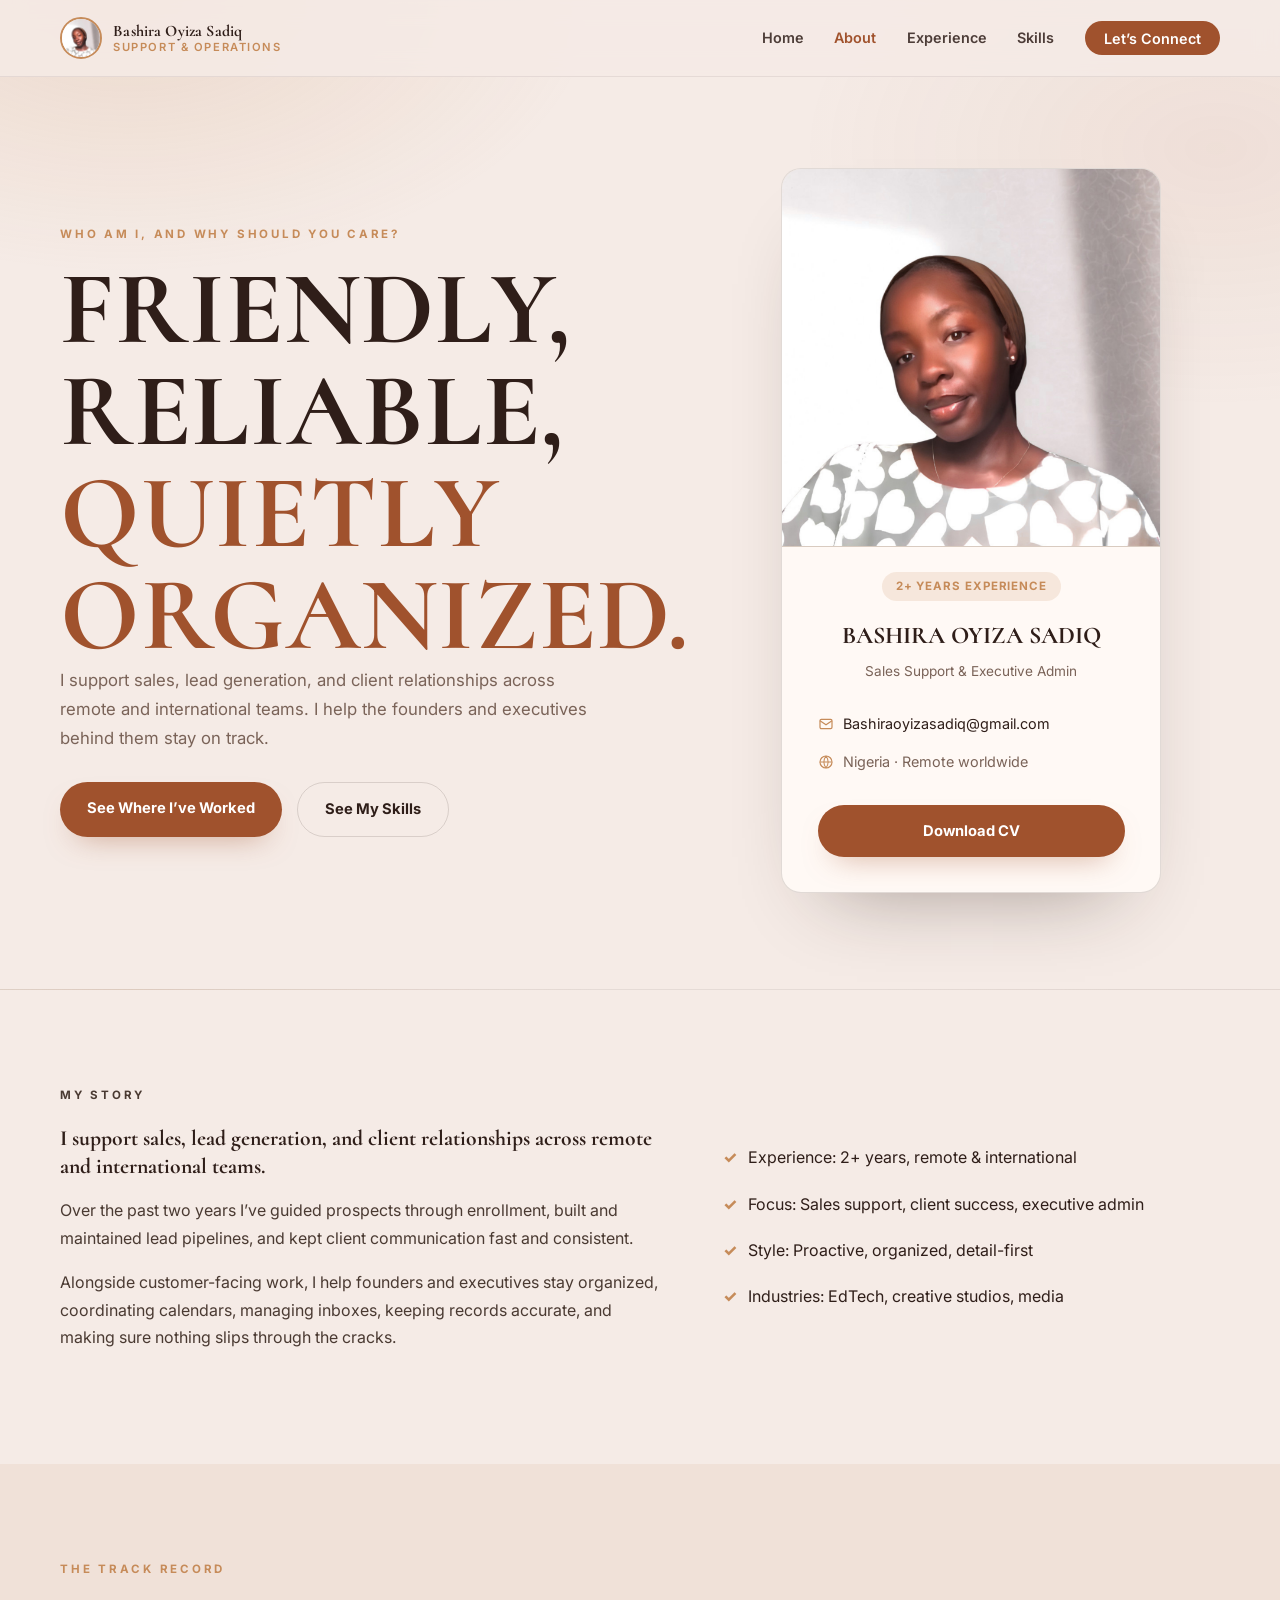
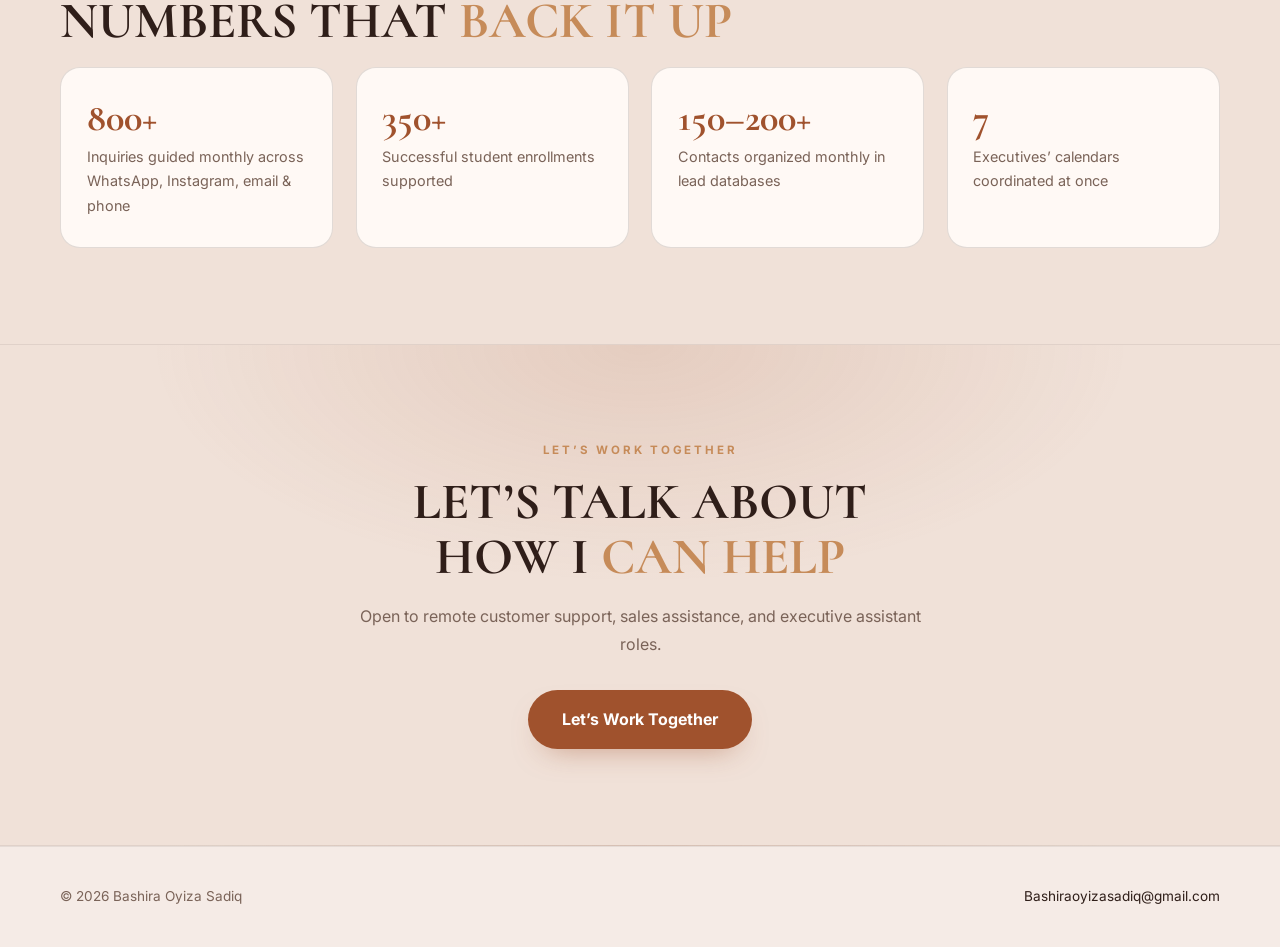
==== about.html @ 9343c5bc "Add Bashira Oyiza Sadiq portfolio site" ====
<!DOCTYPE html>
<html lang="en">
<head>
  <meta charset="UTF-8" />
  <meta name="viewport" content="width=device-width, initial-scale=1.0" />
  <meta name="description" content="About Bashira Oyiza Sadiq a friendly, reliable, and quietly organized support professional working across sales, client success, and executive admin." />
  <title>About Bashira Oyiza Sadiq</title>
  <link rel="preconnect" href="https://fonts.googleapis.com" />
  <link rel="preconnect" href="https://fonts.gstatic.com" crossorigin />
  <link href="https://fonts.googleapis.com/css2?family=Cormorant:wght@400;500;600;700&family=Inter:wght@400;500;600;700&display=swap" rel="stylesheet" />
  <link rel="stylesheet" href="css/styles.css" />
</head>
<body>

  <a class="skip-link" href="#main">Skip to content</a>

  <header class="site-header" id="siteHeader">
    <nav class="nav container" aria-label="Primary">
      <a href="index.html" class="brand">
        <span class="brand-mark"><img src="assets/Bashirah Profile Pic.jpeg" alt="" /></span>
        <span class="brand-text">
          <span class="brand-name">Bashira Oyiza Sadiq</span>
          <span class="brand-role">Support &amp; Operations</span>
        </span>
      </a>
      <button class="nav-toggle" id="navToggle" aria-expanded="false" aria-controls="navLinks">
        <span class="nav-toggle-line"></span>
        <span class="nav-toggle-line"></span>
        <span class="nav-toggle-line"></span>
        <span class="visually-hidden">Menu</span>
      </button>
      <ul class="nav-links" id="navLinks">
        <li><a href="index.html">Home</a></li>
        <li><a href="about.html" aria-current="page">About</a></li>
        <li><a href="experience.html">Experience</a></li>
        <li><a href="skills.html">Skills</a></li>
        <li><a href="contact.html" class="nav-cta">Let&rsquo;s Connect</a></li>
      </ul>
    </nav>
  </header>

  <main id="main">

    <section class="hero" id="top">
      <div class="container hero-inner">
        <div class="hero-content reveal">
          <p class="eyebrow">Who Am I, and Why Should You Care?</p>
          <h1 class="hero-name">Friendly, Reliable, <span class="accent">Quietly Organized.</span></h1>
          <p class="hero-sub">
            I support sales, lead generation, and client relationships across remote and international
            teams. I help the founders and executives behind them stay on track.
          </p>
          <div class="hero-actions">
            <a href="experience.html" class="btn btn-primary">See Where I&rsquo;ve Worked</a>
            <a href="skills.html" class="btn btn-ghost">See My Skills</a>
          </div>
        </div>
        <div class="hero-visual reveal delay-1">
          <div class="profile-card">
            <div class="card-photo">
              <img src="assets/Bashirah Profile Pic.jpeg" alt="Bashira Oyiza Sadiq" />
            </div>
            <span class="card-overline">2+ Years Experience</span>
            <h2 class="card-name">Bashira Oyiza Sadiq</h2>
            <p class="card-role">Sales Support &amp; Executive Admin</p>
            <ul class="card-contacts">
              <li>
                <svg viewBox="0 0 24 24" width="16" height="16" fill="none" stroke="currentColor" stroke-width="1.8" aria-hidden="true"><rect x="3" y="5" width="18" height="14" rx="2"/><path d="m3 7 9 6 9-6"/></svg>
                <a href="mailto:Bashiraoyizasadiq@gmail.com">Bashiraoyizasadiq@gmail.com</a>
              </li>
              <li>
                <svg viewBox="0 0 24 24" width="16" height="16" fill="none" stroke="currentColor" stroke-width="1.8" aria-hidden="true"><circle cx="12" cy="12" r="9"/><path d="M3.5 12h17M12 3a15 15 0 0 1 0 18M12 3a15 15 0 0 0 0 18"/></svg>
                <span>Nigeria &middot; Remote worldwide</span>
              </li>
            </ul>
            <a class="btn btn-primary btn-block" href="assets/cv-sales-support.pdf" download>Download CV</a>
          </div>
        </div>
      </div>
    </section>

    <section class="section" id="story">
      <div class="container">
        <div class="dominate-grid">
          <div class="about-text reveal">
            <p class="eyebrow">My Story</p>
            <p class="lead">I support sales, lead generation, and client relationships across remote and international teams.</p>
            <p>
              Over the past two years I&rsquo;ve guided prospects through enrollment, built and maintained
              lead pipelines, and kept client communication fast and consistent.
            </p>
            <p>
              Alongside customer-facing work, I help founders and executives stay organized, coordinating
              calendars, managing inboxes, keeping records accurate, and making sure nothing slips through
              the cracks.
            </p>
          </div>
          <ul class="check-list reveal delay-1">
            <li>Experience: 2+ years, remote &amp; international</li>
            <li>Focus: Sales support, client success, executive admin</li>
            <li>Style: Proactive, organized, detail-first</li>
            <li>Industries: EdTech, creative studios, media</li>
          </ul>
        </div>
      </div>
    </section>

    <section class="section section-alt" id="track-record">
      <div class="container">
        <p class="eyebrow">The Track Record</p>
        <h2 class="section-title">Numbers That <span class="accent">Back It Up</span></h2>
        <div class="stats-grid">
          <div class="stat reveal">
            <span class="stat-num">800+</span>
            <span class="stat-label">Inquiries guided monthly across WhatsApp, Instagram, email &amp; phone</span>
          </div>
          <div class="stat reveal delay-1">
            <span class="stat-num">350+</span>
            <span class="stat-label">Successful student enrollments supported</span>
          </div>
          <div class="stat reveal delay-2">
            <span class="stat-num">150&ndash;200+</span>
            <span class="stat-label">Contacts organized monthly in lead databases</span>
          </div>
          <div class="stat reveal delay-2">
            <span class="stat-num">7</span>
            <span class="stat-label">Executives&rsquo; calendars coordinated at once</span>
          </div>
        </div>
      </div>
    </section>

    <section class="section cta-band">
      <div class="container reveal">
        <p class="eyebrow">Let&rsquo;s Work Together</p>
        <h2 class="section-title">Let&rsquo;s Talk About How I <span class="accent">Can Help</span></h2>
        <p class="cta-sub">Open to remote customer support, sales assistance, and executive assistant roles.</p>
        <a href="contact.html" class="btn btn-primary btn-lg">Let&rsquo;s Work Together</a>
      </div>
    </section>

  </main>

  <footer class="site-footer">
    <div class="container footer-inner">
      <p>&copy; 2026 Bashira Oyiza Sadiq</p>
      <a href="mailto:Bashiraoyizasadiq@gmail.com">Bashiraoyizasadiq@gmail.com</a>
    </div>
  </footer>

  <script src="js/main.js"></script>
</body>
</html>
---- css/styles.css ----
:root {
  --bg: #f5ebe6;
  --bg-soft: #f0e1d8;
  --surface: #fff9f5;
  --surface-2: #fbf1ea;
  --ink: #2f1e19;
  --muted: #7a6358;
  --accent: #c68b59;
  --accent-deep: #a0522d;
  --accent-darker: #833d20;
  --accent-dim: rgba(198, 139, 89, 0.16);
  --line: rgba(47, 30, 25, 0.14);
  --line-soft: rgba(47, 30, 25, 0.08);
  --radius: 20px;
  --font-display: "Cormorant", "Cormorant Garamond", Georgia, serif;
  --font-body: "Inter", system-ui, -apple-system, Segoe UI, Roboto, sans-serif;
}

*,
*::before,
*::after {
  box-sizing: border-box;
}

html {
  scroll-behavior: smooth;
  scroll-padding-top: 84px;
}

body {
  margin: 0;
  font-family: var(--font-body);
  font-size: 16px;
  line-height: 1.7;
  color: var(--ink);
  background: var(--bg);
  -webkit-font-smoothing: antialiased;
}

img {
  max-width: 100%;
  display: block;
}

a {
  color: var(--ink);
  text-decoration: none;
}

.container {
  width: min(1160px, 100% - 3rem);
  margin-inline: auto;
}

.visually-hidden {
  position: absolute;
  width: 1px;
  height: 1px;
  padding: 0;
  margin: -1px;
  overflow: hidden;
  clip: rect(0 0 0 0);
  white-space: nowrap;
  border: 0;
}

.skip-link {
  position: absolute;
  left: 0.75rem;
  top: -3rem;
  z-index: 100;
  padding: 0.6rem 1rem;
  background: var(--ink);
  color: #fff;
  font-weight: 700;
  border-radius: 8px;
  transition: top 0.2s ease;
}

.skip-link:focus {
  top: 0.75rem;
}

/* ---------- Header / Nav ---------- */

.site-header {
  position: fixed;
  top: 0;
  left: 0;
  right: 0;
  z-index: 50;
  background: rgba(245, 235, 230, 0.86);
  backdrop-filter: blur(12px);
  border-bottom: 1px solid var(--line-soft);
  transition: border-color 0.25s ease, box-shadow 0.25s ease;
}

.site-header.scrolled {
  border-bottom-color: var(--line);
  box-shadow: 0 14px 34px -24px rgba(47, 30, 25, 0.45);
}

.nav {
  display: flex;
  align-items: center;
  justify-content: space-between;
  gap: 1.5rem;
  height: 76px;
}

.brand {
  display: flex;
  align-items: center;
  gap: 0.7rem;
}

.brand-mark {
  display: grid;
  place-items: center;
  width: 42px;
  height: 42px;
  border-radius: 50%;
  overflow: hidden;
  background: var(--accent-dim);
  border: 2px solid var(--accent);
  flex: none;
}

.brand-mark img {
  width: 100%;
  height: 100%;
  object-fit: cover;
}

.brand-text {
  display: flex;
  flex-direction: column;
  line-height: 1.15;
}

.brand-name {
  font-family: var(--font-display);
  font-weight: 800;
  font-size: 1rem;
  letter-spacing: 0.01em;
}

.brand-role {
  font-size: 0.7rem;
  color: var(--accent);
  letter-spacing: 0.14em;
  text-transform: uppercase;
  font-weight: 600;
}

.nav-links {
  display: flex;
  align-items: center;
  gap: 1.9rem;
  margin: 0;
  padding: 0;
  list-style: none;
}

.nav-links a {
  color: var(--ink);
  font-size: 0.9rem;
  font-weight: 600;
  opacity: 0.85;
}

.nav-links a:hover {
  color: var(--accent-deep);
  opacity: 1;
}

.nav-links a.is-active {
  color: var(--accent-deep);
  opacity: 1;
}

.nav-links .nav-cta {
  padding: 0.55rem 1.2rem;
  border-radius: 999px;
  background: var(--accent-deep);
  color: #fff;
  opacity: 1;
  transition: background 0.2s ease, transform 0.2s ease;
}

.nav-links .nav-cta:hover {
  background: var(--accent-darker);
  transform: translateY(-2px);
  color: #fff;
}

.nav-toggle {
  display: none;
  flex-direction: column;
  justify-content: center;
  gap: 5px;
  width: 44px;
  height: 44px;
  padding: 0;
  border: 0;
  background: none;
  cursor: pointer;
}

.nav-toggle-line {
  width: 24px;
  height: 2px;
  margin-inline: auto;
  background: var(--ink);
  border-radius: 2px;
  transition: transform 0.25s ease, opacity 0.25s ease;
}

/* ---------- Hero ---------- */

.hero {
  padding: 168px 0 96px;
  background:
    radial-gradient(720px 420px at 10% 0%, rgba(198, 139, 89, 0.18), transparent 65%),
    radial-gradient(640px 400px at 95% 15%, rgba(160, 82, 45, 0.08), transparent 65%),
    var(--bg);
  border-bottom: 1px solid var(--line-soft);
}

.hero-inner {
  display: grid;
  grid-template-columns: 1.05fr 0.95fr;
  gap: 3.5rem;
  align-items: center;
}

.hero-name {
  margin: 0;
  font-family: var(--font-display);
  font-weight: 700;
  font-size: clamp(3.2rem, 9vw, 6.5rem);
  line-height: 0.98;
  letter-spacing: 0.01em;
  text-transform: uppercase;
}

.hero-name .accent {
  color: var(--accent-deep);
}

.hero-tag {
  margin: 1.4rem 0 1.1rem;
  font-family: var(--font-display);
  font-size: clamp(1.1rem, 2.4vw, 1.5rem);
  font-weight: 700;
  line-height: 1.25;
  max-width: 24ch;
}

.hero-sub {
  max-width: 34rem;
  margin: 0 0 1.9rem;
  color: var(--muted);
  font-size: 1.05rem;
}

.hero-actions {
  display: flex;
  flex-wrap: wrap;
  gap: 0.9rem;
}

.hero-facts {
  display: flex;
  flex-wrap: wrap;
  gap: 1.5rem 2.2rem;
  margin: 2.4rem 0 0;
  padding: 0;
  list-style: none;
  font-size: 0.92rem;
}

.hero-facts .fact-label {
  display: block;
  font-size: 0.68rem;
  letter-spacing: 0.16em;
  text-transform: uppercase;
  color: var(--muted);
}

.hero-facts strong {
  color: var(--ink);
}

.hero-visual {
  display: flex;
  justify-content: center;
  align-items: center;
}

/* ---------- Profile card (hero right panel) ---------- */

.profile-card {
  width: min(380px, 100%);
  margin-inline: auto;
  padding: 0 2.2rem 2.2rem;
  background: var(--surface);
  border: 1px solid var(--line);
  border-radius: var(--radius);
  text-align: center;
  overflow: hidden;
  box-shadow: 0 40px 80px -48px rgba(47, 30, 25, 0.45);
}

.card-photo {
  margin: 0 -2.2rem 1.5rem;
  aspect-ratio: 1 / 1;
  overflow: hidden;
  border-bottom: 1px solid var(--line);
  background: var(--accent-dim);
}

.card-photo img {
  width: 100%;
  height: 100%;
  object-fit: cover;
}

.card-overline {
  display: inline-block;
  padding: 0.3rem 0.85rem;
  margin-bottom: 0.9rem;
  border-radius: 999px;
  background: var(--accent-dim);
  color: var(--accent);
  font-size: 0.72rem;
  font-weight: 700;
  letter-spacing: 0.08em;
  text-transform: uppercase;
}

.card-name {
  margin: 0 0 0.2rem;
  font-family: var(--font-display);
  font-size: 1.5rem;
  font-weight: 800;
  text-transform: uppercase;
}

.card-role {
  margin: 0 0 1.4rem;
  font-size: 0.85rem;
  color: var(--muted);
}

.card-contacts {
  margin: 0 0 1.5rem;
  padding: 0;
  list-style: none;
  text-align: left;
  font-size: 0.9rem;
}

.card-contacts li {
  display: flex;
  align-items: center;
  gap: 0.6rem;
  padding: 0.42rem 0;
  color: var(--muted);
}

.card-contacts svg {
  color: var(--accent);
  flex: none;
}

.card-contacts a:hover {
  color: var(--accent-deep);
}

/* ---------- Buttons ---------- */

.btn {
  display: inline-block;
  padding: 0.85rem 1.7rem;
  border-radius: 999px;
  font-size: 0.92rem;
  font-weight: 700;
  font-family: var(--font-body);
  cursor: pointer;
  transition: transform 0.2s ease, background 0.2s ease, border-color 0.2s ease, color 0.2s ease;
}

.btn:hover {
  transform: translateY(-2px);
}

.btn-primary {
  background: var(--accent-deep);
  color: #fff;
  box-shadow: 0 14px 30px -16px rgba(160, 82, 45, 0.55);
}

.btn-primary:hover {
  background: var(--accent-darker);
}

.btn-ghost {
  border: 1px solid var(--line);
  color: var(--ink);
}

.btn-ghost:hover {
  border-color: var(--accent);
  color: var(--accent);
}

.btn-lg {
  padding: 1rem 2.1rem;
  font-size: 1rem;
}

.btn-block {
  width: 100%;
  text-align: center;
}

/* ---------- Sections ---------- */

.section {
  padding: 96px 0;
}

.section-alt {
  background: var(--bg-soft);
}

.eyebrow {
  margin: 0 0 0.9rem;
  font-size: 0.72rem;
  font-weight: 700;
  letter-spacing: 0.24em;
  text-transform: uppercase;
  color: var(--accent);
}

.section-title {
  margin: 0 0 1.1rem;
  font-family: var(--font-display);
  font-weight: 700;
  font-size: clamp(2rem, 4.4vw, 3.2rem);
  line-height: 1.08;
  letter-spacing: 0;
  text-transform: uppercase;
}

.section-title .accent {
  color: var(--accent);
}

.section-lead {
  max-width: 44rem;
  margin: 0 0 2.6rem;
  color: var(--muted);
  font-size: 1.05rem;
}

.center {
  text-align: center;
}

.center .section-lead {
  margin-inline: auto;
}

/* ---------- Dominate / star list ---------- */

.dominate-grid {
  display: grid;
  grid-template-columns: 1.1fr 0.9fr;
  gap: 3.5rem;
  align-items: center;
}

.star-list {
  margin: 0;
  padding: 0;
  list-style: none;
}

.star-list li {
  display: flex;
  align-items: baseline;
  gap: 0.85rem;
  padding: 1rem 0;
  border-bottom: 1px solid var(--line-soft);
  font-family: var(--font-display);
  font-weight: 700;
  font-size: clamp(1.05rem, 2.2vw, 1.4rem);
  text-transform: uppercase;
  letter-spacing: 0.01em;
}

.star-list li:last-child {
  border-bottom: 0;
}

.star-list li::before {
  content: "\2605";
  color: var(--accent);
  flex: none;
  font-size: 1.1em;
  transform: translateY(2px);
}

/* ---------- Build / Establish / Grow ---------- */

.steps-band {
  background:
    radial-gradient(640px 300px at 50% 0%, rgba(198, 139, 89, 0.16), transparent 70%),
    var(--bg-soft);
  border-top: 1px solid var(--line-soft);
  border-bottom: 1px solid var(--line-soft);
}

.steps-grid {
  display: grid;
  grid-template-columns: repeat(3, 1fr);
  gap: 2rem;
}

.step {
  padding: 2.2rem 1.8rem;
  text-align: center;
}

.step-num {
  display: block;
  font-family: var(--font-display);
  font-weight: 900;
  font-size: 0.85rem;
  letter-spacing: 0.2em;
  color: var(--accent);
  margin-bottom: 0.6rem;
}

.step-title {
  margin: 0;
  font-family: var(--font-display);
  font-weight: 700;
  font-size: clamp(1.7rem, 3.4vw, 2.5rem);
  text-transform: uppercase;
  letter-spacing: 0;
}

/* ---------- Case study cards ---------- */

.case-grid {
  display: grid;
  grid-template-columns: repeat(3, 1fr);
  gap: 1.4rem;
}

.case-card {
  position: relative;
  display: flex;
  flex-direction: column;
  gap: 0.5rem;
  padding: 1.8rem;
  background: var(--surface);
  border: 1px solid var(--line);
  border-radius: var(--radius);
  overflow: hidden;
  transition: border-color 0.25s ease, transform 0.25s ease;
}

.case-card::before {
  content: "";
  position: absolute;
  inset: 0 auto auto 0;
  width: 100%;
  height: 3px;
  background: linear-gradient(90deg, var(--accent), transparent);
  opacity: 0;
  transition: opacity 0.25s ease;
}

.case-card:hover {
  border-color: var(--accent);
  transform: translateY(-4px);
}

.case-card:hover::before {
  opacity: 1;
}

.case-stat {
  font-family: var(--font-display);
  font-weight: 900;
  font-size: clamp(1.9rem, 3.6vw, 2.6rem);
  color: var(--accent-deep);
  line-height: 1;
}

.case-title {
  margin: 0;
  font-family: var(--font-display);
  font-weight: 700;
  font-size: 1.1rem;
  text-transform: uppercase;
}

.case-desc {
  margin: 0;
  color: var(--muted);
  font-size: 0.92rem;
}

/* ---------- Testimonials ---------- */

.testi-grid {
  display: grid;
  grid-template-columns: repeat(3, 1fr);
  gap: 1.4rem;
}

.testi-card {
  display: flex;
  flex-direction: column;
  gap: 1rem;
  padding: 1.8rem;
  background: var(--surface);
  border: 1px solid var(--line);
  border-radius: var(--radius);
}

.testi-stars {
  color: var(--accent);
  letter-spacing: 0.2em;
  font-size: 0.95rem;
}

.testi-quote {
  margin: 0;
  font-size: 0.98rem;
  color: #4a3a32;
}

.testi-author {
  margin-top: auto;
  display: flex;
  align-items: center;
  gap: 0.7rem;
}

.testi-avatar {
  display: grid;
  place-items: center;
  width: 42px;
  height: 42px;
  border-radius: 50%;
  background: var(--accent-dim);
  color: var(--accent);
  font-family: var(--font-display);
  font-weight: 800;
  font-size: 0.85rem;
}

.testi-name {
  font-weight: 700;
  font-size: 0.92rem;
  line-height: 1.2;
}

.testi-role {
  font-size: 0.8rem;
  color: var(--muted);
}

/* ---------- About ---------- */

.about-grid {
  display: grid;
  grid-template-columns: 1.05fr 0.95fr;
  gap: 3.5rem;
  align-items: center;
}

.about-text p {
  margin: 0 0 1.1rem;
  color: #4a3a32;
}

.about-text .lead {
  font-family: var(--font-display);
  font-size: 1.35rem;
  font-weight: 700;
  line-height: 1.3;
  color: var(--ink);
}

.about-visual {
  border-radius: var(--radius);
  overflow: hidden;
  border: 1px solid var(--line);
}

.about-visual img {
  width: 100%;
  aspect-ratio: 1.21 / 1;
  object-fit: cover;
}

.check-list {
  margin: 0;
  padding: 0;
  list-style: none;
}

.check-list li {
  display: flex;
  gap: 0.7rem;
  align-items: baseline;
  padding: 0.6rem 0;
  font-size: 1rem;
}

.check-list li::before {
  content: "\2713";
  color: var(--accent);
  font-weight: 800;
  flex: none;
}

/* ---------- Track record stats ---------- */

.stats-grid {
  display: grid;
  grid-template-columns: repeat(4, 1fr);
  gap: 1.4rem;
}

.stat {
  padding: 1.8rem 1.6rem;
  background: var(--surface);
  border: 1px solid var(--line);
  border-radius: var(--radius);
}

.stat-num {
  display: block;
  font-family: var(--font-display);
  font-weight: 900;
  font-size: clamp(1.8rem, 3.2vw, 2.4rem);
  color: var(--accent-deep);
  line-height: 1.1;
}

.stat-label {
  display: block;
  margin-top: 0.35rem;
  color: var(--muted);
  font-size: 0.9rem;
}

/* ---------- Services ---------- */

.services-grid {
  display: grid;
  grid-template-columns: repeat(3, 1fr);
  gap: 1.4rem;
}

.service-card {
  display: flex;
  flex-direction: column;
  gap: 0.55rem;
  padding: 2rem;
  background: var(--surface);
  border: 1px solid var(--line);
  border-radius: var(--radius);
  transition: border-color 0.25s ease, transform 0.25s ease;
}

.service-card:hover {
  border-color: var(--accent);
  transform: translateY(-4px);
}

.service-icon {
  width: 52px;
  height: 52px;
  display: grid;
  place-items: center;
  border-radius: 14px;
  background: var(--accent-dim);
  color: var(--accent);
  margin-bottom: 0.9rem;
}

.service-card h3 {
  margin: 0;
  font-family: var(--font-display);
  font-weight: 700;
  font-size: 1.18rem;
  text-transform: uppercase;
  line-height: 1.2;
}

.service-card p {
  margin: 0;
  color: var(--muted);
  font-size: 0.92rem;
}

/* ---------- Experience timeline ---------- */

.timeline {
  position: relative;
  max-width: 52rem;
  padding-left: 1.7rem;
}

.timeline::before {
  content: "";
  position: absolute;
  left: 0;
  top: 8px;
  bottom: 8px;
  width: 2px;
  background: linear-gradient(var(--accent), var(--line));
}

.timeline-item {
  position: relative;
  margin-bottom: 2.6rem;
}

.timeline-item::before {
  content: "";
  position: absolute;
  left: -2.06rem;
  top: 8px;
  width: 14px;
  height: 14px;
  border-radius: 50%;
  background: var(--bg);
  border: 3px solid var(--accent);
}

.timeline-item:last-child {
  margin-bottom: 0;
}

.timeline-head {
  margin-bottom: 0.7rem;
}

.timeline-head h3 {
  margin: 0 0 0.25rem;
  font-family: var(--font-display);
  font-weight: 800;
  font-size: 1.35rem;
  text-transform: uppercase;
  line-height: 1.2;
}

.timeline-meta {
  font-size: 0.85rem;
  letter-spacing: 0.04em;
  color: var(--accent);
  font-weight: 600;
}

.timeline-item ul {
  margin: 0;
  padding: 0;
  list-style: none;
}

.timeline-item li {
  position: relative;
  padding-left: 1.3rem;
  margin-bottom: 0.5rem;
  color: var(--muted);
  font-size: 0.96rem;
}

.timeline-item li::before {
  content: "\2014";
  position: absolute;
  left: 0;
  color: var(--accent);
}

/* ---------- Tool chips ---------- */

.chip-list {
  display: flex;
  flex-wrap: wrap;
  gap: 0.7rem;
  margin: 0;
  padding: 0;
  list-style: none;
}

.chip-list li {
  padding: 0.55rem 1.1rem;
  background: var(--surface);
  border: 1px solid var(--line);
  border-radius: 999px;
  font-size: 0.9rem;
  color: #4a3a32;
  transition: border-color 0.2s ease, color 0.2s ease, transform 0.2s ease;
}

.chip-list li:hover {
  border-color: var(--accent);
  color: var(--accent);
  transform: translateY(-2px);
}

/* ---------- Credentials ---------- */

.credential-list {
  margin: 0;
  padding: 0;
  list-style: none;
  max-width: 30rem;
}

.credential-list li {
  display: flex;
  justify-content: space-between;
  gap: 1rem;
  align-items: baseline;
  padding: 0.85rem 0;
  border-bottom: 1px solid var(--line);
  font-size: 0.98rem;
}

.credential-list li:first-child {
  border-top: 1px solid var(--line);
}

.credential-list span {
  color: var(--muted);
  font-size: 0.86rem;
  white-space: nowrap;
}

.credential-block {
  padding: 1.4rem 1.7rem;
  background: var(--surface);
  border: 1px solid var(--line);
  border-radius: var(--radius);
}

.credential-block strong {
  display: block;
  font-family: var(--font-display);
  font-size: 1.3rem;
  font-weight: 800;
  text-transform: uppercase;
  margin-bottom: 0.2rem;
}

.credential-block span {
  color: var(--muted);
  font-size: 0.9rem;
}

/* ---------- CTA band ---------- */

.cta-band {
  background:
    radial-gradient(700px 340px at 50% 0%, rgba(160, 82, 45, 0.14), transparent 70%),
    var(--bg-soft);
  border-top: 1px solid var(--line-soft);
  border-bottom: 1px solid var(--line-soft);
  text-align: center;
}

.cta-band .section-title {
  max-width: 22ch;
  margin-inline: auto;
}

.cta-sub {
  max-width: 36rem;
  margin: 0 auto 2rem;
  color: var(--muted);
}

/* ---------- Contact ---------- */

.contact-grid {
  display: grid;
  grid-template-columns: 1.1fr 0.9fr;
  gap: 3.5rem;
  align-items: start;
}

.contact-actions {
  display: flex;
  flex-wrap: wrap;
  gap: 0.9rem;
  margin-top: 1.8rem;
}

.contact-links {
  display: flex;
  flex-wrap: wrap;
  gap: 0.7rem 1.2rem;
  margin-top: 1.4rem;
  font-size: 0.9rem;
  color: var(--muted);
}

.contact-links a {
  color: var(--accent);
}

.contact-links a:hover {
  text-decoration: underline;
  text-underline-offset: 4px;
}

.dot {
  color: var(--muted);
}

.contact-form {
  display: grid;
  gap: 1.1rem;
  max-width: 30rem;
}

.form-row {
  display: grid;
  gap: 0.4rem;
}

.form-row label {
  font-size: 0.8rem;
  font-weight: 700;
  letter-spacing: 0.06em;
  text-transform: uppercase;
  color: var(--muted);
}

.form-row input,
.form-row textarea {
  width: 100%;
  padding: 0.85rem 1rem;
  border-radius: 12px;
  border: 1px solid var(--line);
  background: var(--surface);
  color: var(--ink);
  font-family: var(--font-body);
  font-size: 0.95rem;
  transition: border-color 0.2s ease;
}

.form-row input:focus,
.form-row textarea:focus {
  outline: none;
  border-color: var(--accent);
}

.contact-card {
  padding: 2.2rem;
  background: var(--surface);
  border: 1px solid var(--line);
  border-radius: var(--radius);
}

.contact-card h3 {
  margin: 0 0 1.4rem;
  font-family: var(--font-display);
  font-weight: 800;
  font-size: 1.4rem;
  text-transform: uppercase;
}

.contact-list {
  margin: 0;
  padding: 0;
  list-style: none;
}

.contact-list li {
  display: flex;
  align-items: center;
  gap: 0.8rem;
  padding: 0.75rem 0;
  border-bottom: 1px solid var(--line-soft);
  font-size: 0.98rem;
}

.contact-list li:last-child {
  border-bottom: 0;
}

.contact-list svg {
  color: var(--accent);
  flex: none;
}

.contact-list a:hover {
  color: var(--accent-deep);
}

.socials {
  display: flex;
  flex-wrap: wrap;
  gap: 0.8rem;
  margin-top: 1.6rem;
}

.social-pill {
  display: inline-flex;
  align-items: center;
  gap: 0.5rem;
  padding: 0.6rem 1.15rem;
  border-radius: 999px;
  border: 1px solid var(--line);
  font-size: 0.88rem;
  font-weight: 600;
  transition: border-color 0.2s ease, color 0.2s ease, background 0.2s ease;
}

.social-pill:hover {
  border-color: var(--accent);
  color: var(--accent);
}

/* ---------- Footer ---------- */

.site-footer {
  padding: 2.4rem 0;
  border-top: 1px solid var(--line-soft);
  background: var(--bg);
}

.footer-inner {
  display: flex;
  justify-content: space-between;
  align-items: center;
  gap: 1rem;
  flex-wrap: wrap;
  font-size: 0.85rem;
  color: var(--muted);
}

.footer-inner p {
  margin: 0;
}

.footer-inner a:hover {
  color: var(--accent-deep);
}

/* ---------- Reveal ---------- */

.reveal {
  opacity: 0;
  transform: translateY(22px);
  transition: opacity 0.7s ease, transform 0.7s ease;
}

.reveal.is-visible {
  opacity: 1;
  transform: none;
}

.delay-1 {
  transition-delay: 0.12s;
}

.delay-2 {
  transition-delay: 0.24s;
}

/* ---------- Responsive ---------- */

@media (prefers-reduced-motion: reduce) {
  html {
    scroll-behavior: auto;
  }

  .reveal {
    opacity: 1;
    transform: none;
    transition: none;
  }

  .btn,
  .case-card,
  .service-card,
  .chip-list li {
    transition: none;
  }
}

@media (max-width: 900px) {
  .hero-inner,
  .dominate-grid,
  .about-grid,
  .contact-grid {
    grid-template-columns: 1fr;
    gap: 2.6rem;
  }

  .case-grid,
  .testi-grid,
  .services-grid {
    grid-template-columns: 1fr 1fr;
  }

  .stats-grid {
    grid-template-columns: 1fr 1fr;
  }

  .steps-grid {
    grid-template-columns: 1fr;
    gap: 0.5rem;
  }
}

@media (max-width: 700px) {
  .nav-toggle {
    display: flex;
  }

  .nav-links {
    position: fixed;
    top: 76px;
    left: 0;
    right: 0;
    flex-direction: column;
    align-items: stretch;
    gap: 0;
    padding: 0.6rem 1.25rem 1.4rem;
    background: var(--bg);
    border-bottom: 1px solid var(--line);
    box-shadow: 0 24px 40px -28px rgba(47, 30, 25, 0.4);
    transform: translateY(-8px);
    opacity: 0;
    pointer-events: none;
    transition: opacity 0.25s ease, transform 0.25s ease;
  }

  .nav-links.open {
    opacity: 1;
    transform: none;
    pointer-events: auto;
  }

  .nav-links li {
    border-bottom: 1px solid var(--line-soft);
  }

  .nav-links li:last-child {
    border-bottom: 0;
  }

  .nav-links a {
    display: block;
    padding: 0.9rem 0.25rem;
  }

  .nav-links .nav-cta {
    text-align: center;
    margin-top: 0.8rem;
  }

  body.nav-open {
    overflow: hidden;
  }

  .case-grid,
  .testi-grid,
  .services-grid,
  .stats-grid {
    grid-template-columns: 1fr;
  }

  .section {
    padding: 68px 0;
  }
}
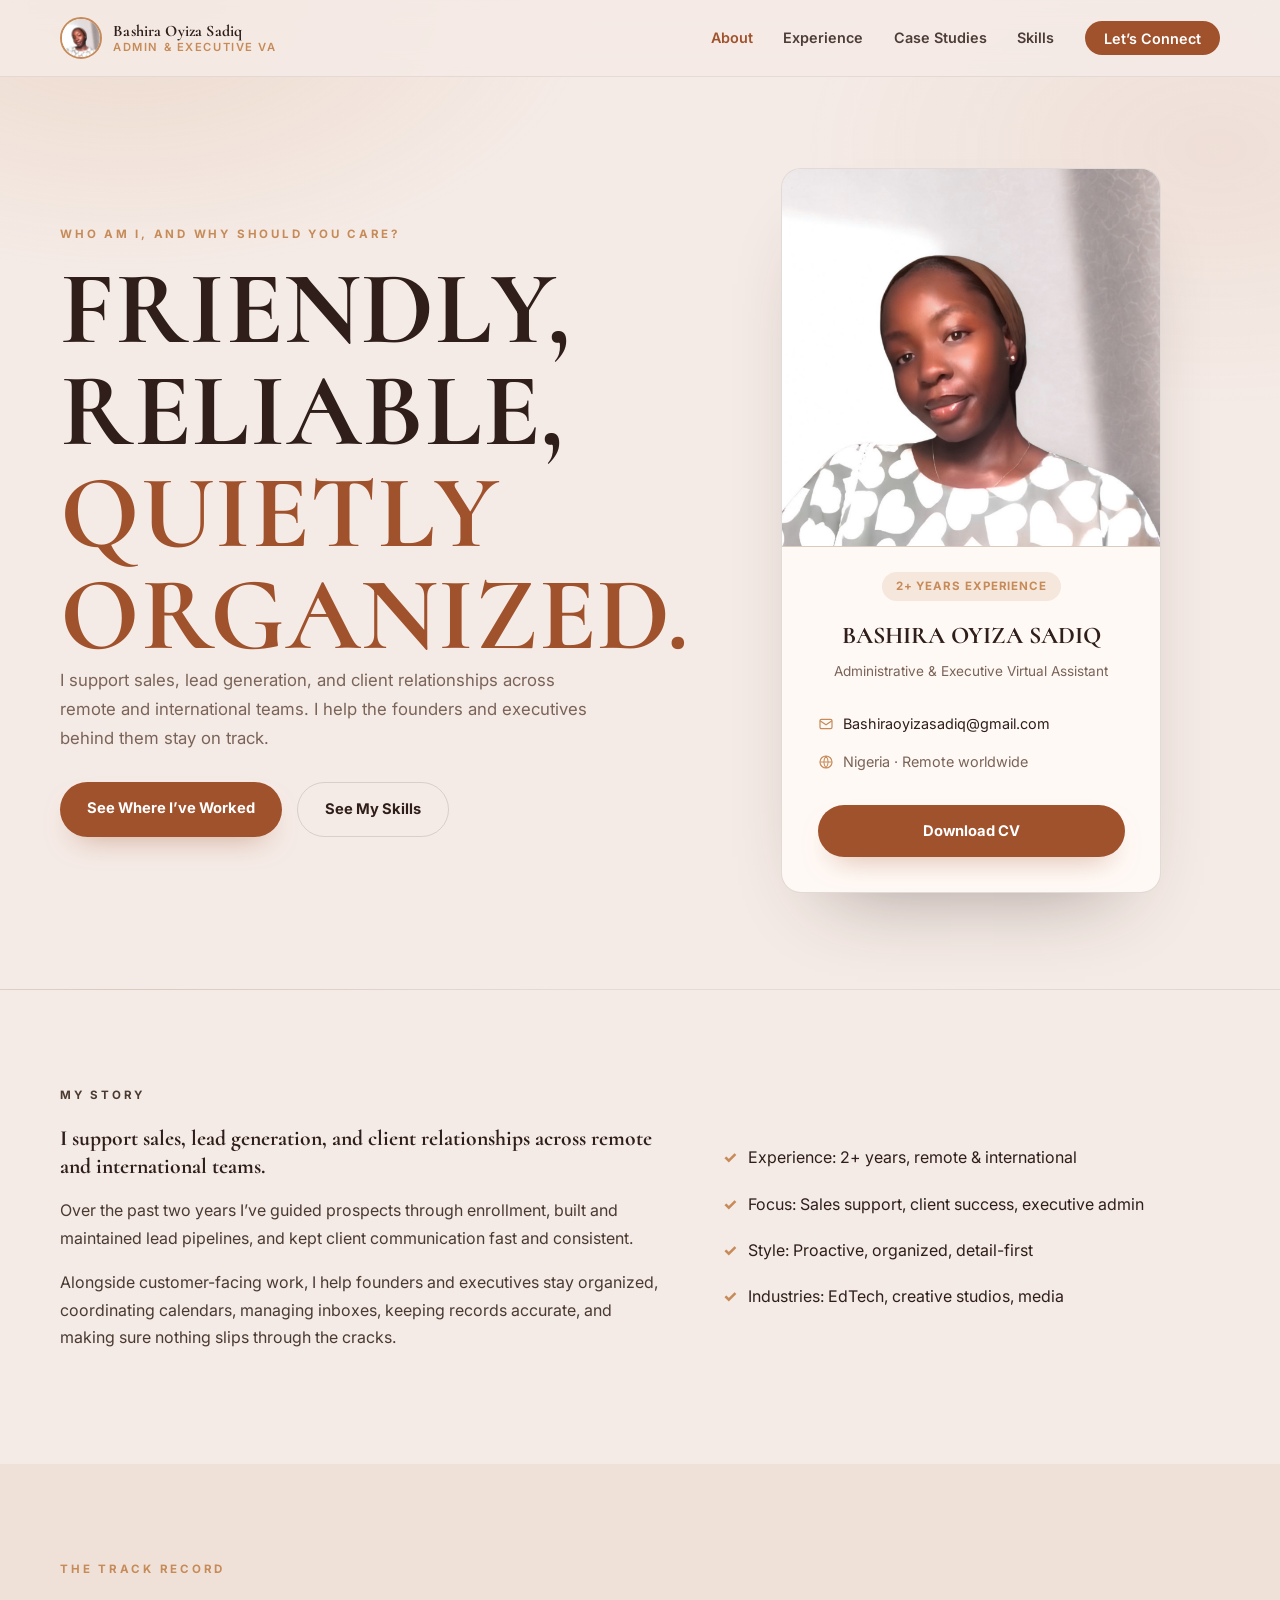
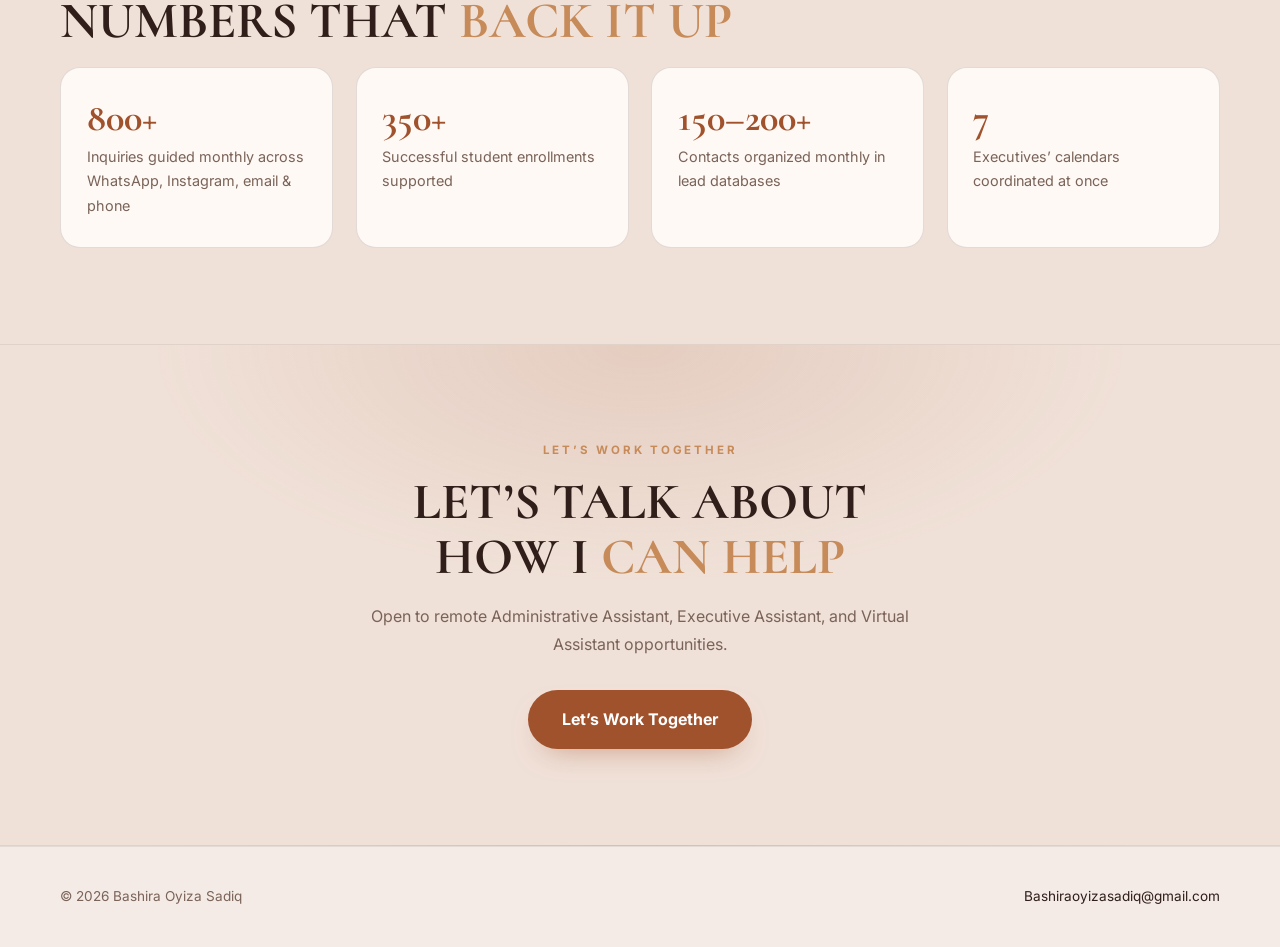
==== commit 6c5187b4: "Add Case Studies page, Selected Designs, admin-first positioning" ====
--- a/about.html
+++ b/about.html
@@ -20,7 +20,7 @@
         <span class="brand-mark"><img src="assets/Bashirah Profile Pic.jpeg" alt="" /></span>
         <span class="brand-text">
           <span class="brand-name">Bashira Oyiza Sadiq</span>
-          <span class="brand-role">Support &amp; Operations</span>
+          <span class="brand-role">Admin &amp; Executive VA</span>
         </span>
       </a>
       <button class="nav-toggle" id="navToggle" aria-expanded="false" aria-controls="navLinks">
@@ -30,9 +30,9 @@
         <span class="visually-hidden">Menu</span>
       </button>
       <ul class="nav-links" id="navLinks">
-        <li><a href="index.html">Home</a></li>
         <li><a href="about.html" aria-current="page">About</a></li>
         <li><a href="experience.html">Experience</a></li>
+        <li><a href="case-studies.html">Case Studies</a></li>
         <li><a href="skills.html">Skills</a></li>
         <li><a href="contact.html" class="nav-cta">Let&rsquo;s Connect</a></li>
       </ul>
@@ -62,7 +62,7 @@
             </div>
             <span class="card-overline">2+ Years Experience</span>
             <h2 class="card-name">Bashira Oyiza Sadiq</h2>
-            <p class="card-role">Sales Support &amp; Executive Admin</p>
+            <p class="card-role">Administrative &amp; Executive Virtual Assistant</p>
             <ul class="card-contacts">
               <li>
                 <svg viewBox="0 0 24 24" width="16" height="16" fill="none" stroke="currentColor" stroke-width="1.8" aria-hidden="true"><rect x="3" y="5" width="18" height="14" rx="2"/><path d="m3 7 9 6 9-6"/></svg>
@@ -134,7 +134,7 @@
       <div class="container reveal">
         <p class="eyebrow">Let&rsquo;s Work Together</p>
         <h2 class="section-title">Let&rsquo;s Talk About How I <span class="accent">Can Help</span></h2>
-        <p class="cta-sub">Open to remote customer support, sales assistance, and executive assistant roles.</p>
+        <p class="cta-sub">Open to remote Administrative Assistant, Executive Assistant, and Virtual Assistant opportunities.</p>
         <a href="contact.html" class="btn btn-primary btn-lg">Let&rsquo;s Work Together</a>
       </div>
     </section>
--- a/css/styles.css
+++ b/css/styles.css
@@ -1290,3 +1290,310 @@
     padding: 68px 0;
   }
 }
+
+/* ---------- Case Studies page ---------- */
+
+.project-grid {
+  display: grid;
+  grid-template-columns: 1fr 1fr;
+  gap: 1.4rem;
+  margin-bottom: 3.5rem;
+}
+
+.project-card {
+  display: flex;
+  flex-direction: column;
+  background: var(--surface);
+  border: 1px solid var(--line);
+  border-radius: var(--radius);
+  overflow: hidden;
+  transition: border-color 0.25s ease, transform 0.25s ease;
+}
+
+.project-card:hover {
+  border-color: var(--accent);
+  transform: translateY(-4px);
+}
+
+.project-card-body {
+  display: flex;
+  flex-direction: column;
+  gap: 0.6rem;
+  padding: 1.8rem;
+}
+
+.project-card-body h3 {
+  margin: 0;
+  font-family: var(--font-display);
+  font-weight: 800;
+  font-size: 1.5rem;
+  text-transform: uppercase;
+  line-height: 1.15;
+}
+
+.project-meta {
+  margin: 0;
+  font-size: 0.82rem;
+  font-weight: 600;
+  letter-spacing: 0.04em;
+  color: var(--accent);
+}
+
+.project-card-body p {
+  margin: 0;
+  color: var(--muted);
+  font-size: 0.94rem;
+}
+
+.project-card-body .btn {
+  margin-top: 0.6rem;
+  align-self: flex-start;
+}
+
+.case-detail {
+  padding: 3rem 0;
+  border-top: 1px solid var(--line);
+  scroll-margin-top: 84px;
+}
+
+.case-detail:first-of-type {
+  border-top: 0;
+  padding-top: 0;
+}
+
+.case-detail-head {
+  max-width: 46rem;
+  margin-bottom: 2.2rem;
+}
+
+.case-detail-head h2 {
+  margin: 0 0 0.4rem;
+  font-family: var(--font-display);
+  font-weight: 800;
+  font-size: clamp(1.9rem, 4vw, 2.8rem);
+  text-transform: uppercase;
+  line-height: 1.1;
+}
+
+.case-detail-head h2 .accent {
+  color: var(--accent);
+}
+
+.case-subsection {
+  margin-bottom: 2.6rem;
+}
+
+.case-subsection:last-child {
+  margin-bottom: 0;
+}
+
+.case-subsection h3 {
+  margin: 0 0 0.7rem;
+  font-family: var(--font-display);
+  font-weight: 800;
+  font-size: 1.3rem;
+  text-transform: uppercase;
+}
+
+.case-subsection h4 {
+  margin: 1.4rem 0 0.5rem;
+  font-size: 1rem;
+  font-weight: 700;
+}
+
+.case-subsection p,
+.case-subsection li {
+  color: #4a3a32;
+  font-size: 0.97rem;
+}
+
+.case-subsection ul {
+  margin: 0.6rem 0 0;
+  padding-left: 1.2rem;
+}
+
+.case-subsection li {
+  margin-bottom: 0.35rem;
+}
+
+.split {
+  display: grid;
+  grid-template-columns: 1fr 1fr;
+  gap: 2rem;
+  align-items: start;
+}
+
+.split.reverse > .split-text {
+  order: 2;
+}
+
+.split.reverse > .split-media {
+  order: 1;
+}
+
+.figure-card {
+  margin: 1.2rem 0 0;
+  background: var(--surface);
+  border: 1px solid var(--line);
+  border-radius: var(--radius);
+  overflow: hidden;
+}
+
+.figure-card img {
+  width: 100%;
+  height: auto;
+  cursor: zoom-in;
+}
+
+.figure-card figcaption {
+  padding: 0.9rem 1.2rem;
+  font-size: 0.85rem;
+  color: var(--muted);
+  border-top: 1px solid var(--line-soft);
+}
+
+.img-slot {
+  display: flex;
+  flex-direction: column;
+  align-items: center;
+  justify-content: center;
+  gap: 0.5rem;
+  min-height: 220px;
+  padding: 2rem 1.5rem;
+  text-align: center;
+  background: var(--surface-2);
+  border: 2px dashed var(--line);
+  color: var(--muted);
+  font-size: 0.88rem;
+}
+
+.img-slot svg {
+  color: var(--accent);
+  opacity: 0.7;
+}
+
+.img-slot strong {
+  display: block;
+  font-size: 0.95rem;
+  color: var(--ink);
+}
+
+.tag-list {
+  display: flex;
+  flex-wrap: wrap;
+  gap: 0.6rem;
+  margin: 1rem 0 0;
+  padding: 0;
+  list-style: none;
+}
+
+.tag-list li {
+  padding: 0.4rem 0.95rem;
+  background: var(--accent-dim);
+  border-radius: 999px;
+  font-size: 0.82rem;
+  font-weight: 600;
+  color: var(--accent-darker);
+}
+
+.timeline-link {
+  display: inline-block;
+  margin-top: 0.7rem;
+  font-size: 0.88rem;
+  font-weight: 700;
+  color: var(--accent-deep);
+  border-bottom: 2px solid var(--accent-dim);
+  transition: color 0.2s ease, border-color 0.2s ease;
+}
+
+.timeline-link:hover {
+  color: var(--accent-darker);
+  border-color: var(--accent);
+}
+
+/* ---------- Selected Designs ---------- */
+
+.design-grid {
+  display: grid;
+  grid-template-columns: repeat(4, 1fr);
+  gap: 1.2rem;
+}
+
+.design-slot {
+  min-height: 240px;
+  border-radius: var(--radius);
+}
+
+.design-note {
+  margin-top: 1.4rem;
+  color: var(--muted);
+  font-size: 0.9rem;
+}
+
+/* ---------- Lightbox ---------- */
+
+.lightbox {
+  position: fixed;
+  inset: 0;
+  z-index: 200;
+  display: grid;
+  place-items: center;
+  padding: 2rem;
+  background: rgba(47, 30, 25, 0.82);
+  opacity: 0;
+  pointer-events: none;
+  transition: opacity 0.25s ease;
+}
+
+.lightbox.open {
+  opacity: 1;
+  pointer-events: auto;
+}
+
+.lightbox img {
+  max-width: min(1000px, 100%);
+  max-height: 86vh;
+  border-radius: 12px;
+  background: #fff;
+}
+
+.lightbox-close {
+  position: absolute;
+  top: 1.2rem;
+  right: 1.4rem;
+  width: 44px;
+  height: 44px;
+  border: 0;
+  border-radius: 50%;
+  background: var(--surface);
+  color: var(--ink);
+  font-size: 1.3rem;
+  font-weight: 700;
+  cursor: pointer;
+  line-height: 1;
+}
+
+@media (max-width: 900px) {
+  .project-grid,
+  .split {
+    grid-template-columns: 1fr;
+  }
+
+  .split.reverse > .split-text {
+    order: 1;
+  }
+
+  .split.reverse > .split-media {
+    order: 2;
+  }
+
+  .design-grid {
+    grid-template-columns: 1fr 1fr;
+  }
+}
+
+@media (max-width: 700px) {
+  .design-grid {
+    grid-template-columns: 1fr;
+  }
+}
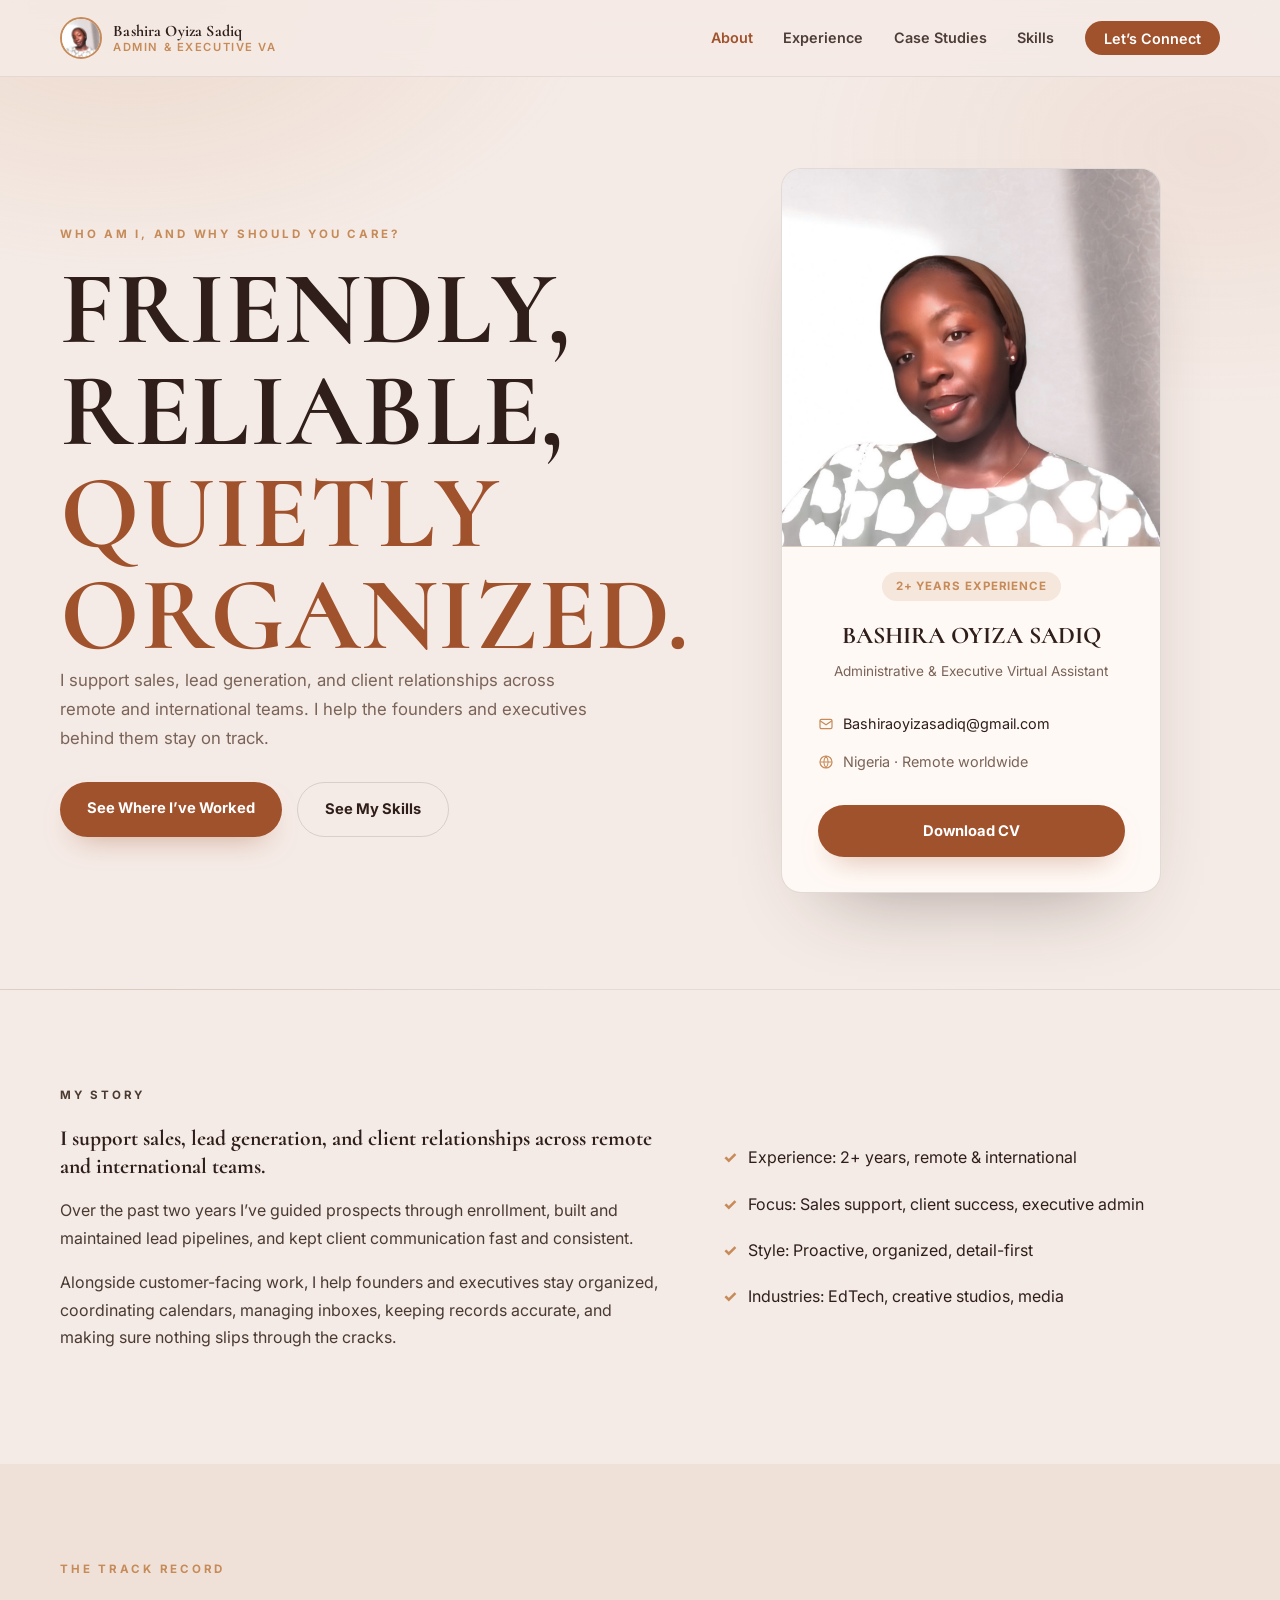
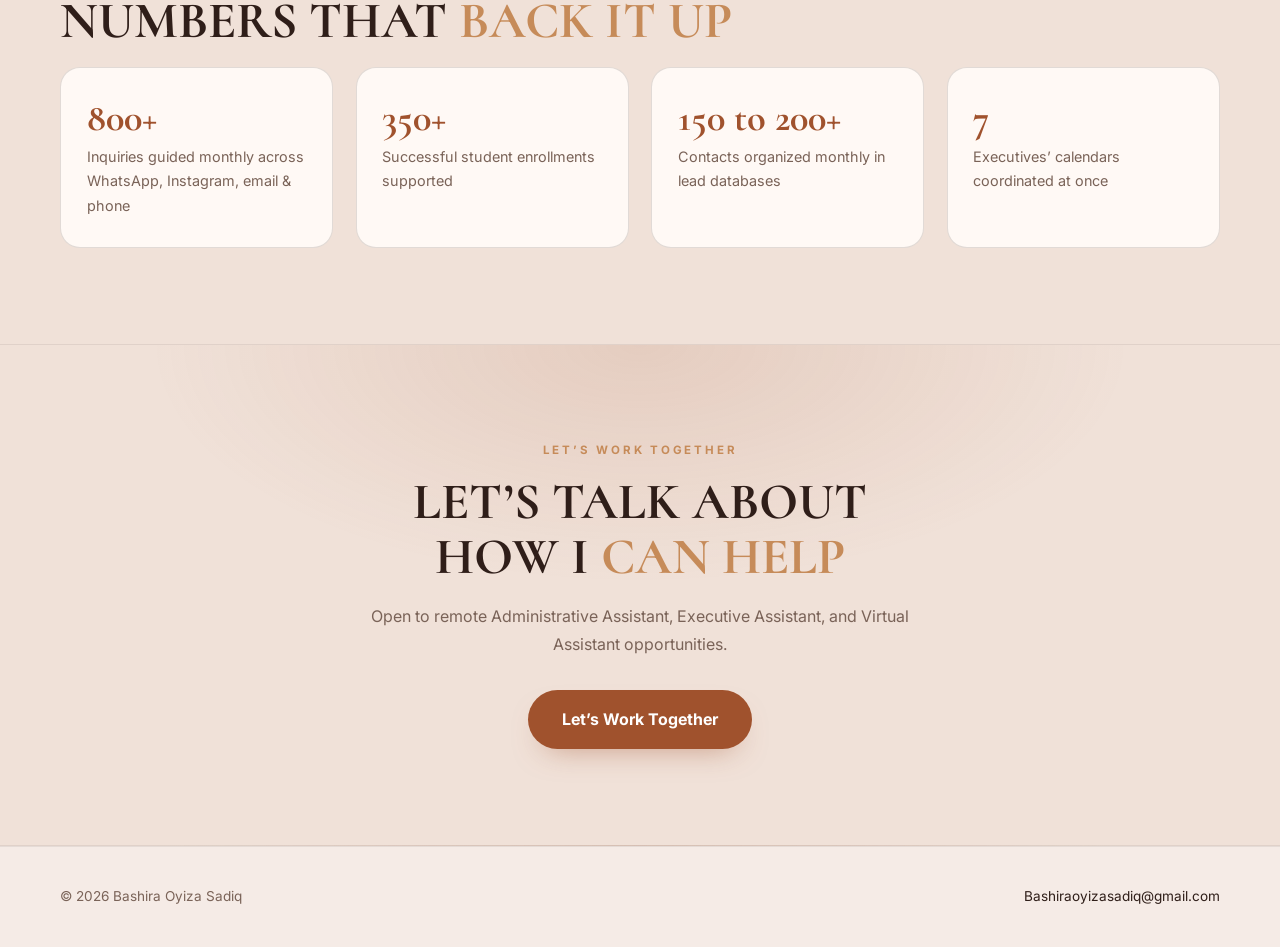
==== commit 838debd1: "Replace em/en dashes with commas and 'to' across the site" ====
--- a/about.html
+++ b/about.html
@@ -119,7 +119,7 @@
             <span class="stat-label">Successful student enrollments supported</span>
           </div>
           <div class="stat reveal delay-2">
-            <span class="stat-num">150&ndash;200+</span>
+            <span class="stat-num">150 to 200+</span>
             <span class="stat-label">Contacts organized monthly in lead databases</span>
           </div>
           <div class="stat reveal delay-2">
--- a/css/styles.css
+++ b/css/styles.css
@@ -887,7 +887,7 @@
 }
 
 .timeline-item li::before {
-  content: "\2014";
+  content: "\2022";
   position: absolute;
   left: 0;
   color: var(--accent);
@@ -1597,3 +1597,104 @@
     grid-template-columns: 1fr;
   }
 }
+
+/* ---------- Case study media figures ---------- */
+
+.figure-card img {
+  cursor: default;
+}
+
+.figure-card img[data-zoom] {
+  cursor: zoom-in;
+}
+
+.split-media .figure-card + .figure-card {
+  margin-top: 1.2rem;
+}
+
+.project-card > img {
+  width: 100%;
+  height: 230px;
+  object-fit: cover;
+  object-position: top;
+  border-bottom: 1px solid var(--line-soft);
+}
+
+/* ---------- Selected Designs ---------- */
+
+.design-card {
+  margin: 0;
+}
+
+.design-card img {
+  width: 100%;
+  height: 300px;
+  object-fit: cover;
+  object-position: top;
+  cursor: zoom-in;
+}
+
+.design-card figcaption {
+  font-size: 0.82rem;
+}
+
+/* ---------- Certifications ---------- */
+
+.cert-grid {
+  display: grid;
+  gap: 1.2rem;
+  margin: 0;
+  padding: 0;
+  list-style: none;
+}
+
+.cert-card {
+  padding: 1.2rem;
+  background: var(--surface);
+  border: 1px solid var(--line);
+  border-radius: var(--radius);
+  transition: border-color 0.25s ease, transform 0.25s ease;
+}
+
+.cert-card:hover {
+  border-color: var(--accent);
+  transform: translateY(-3px);
+}
+
+.cert-thumb {
+  display: block;
+  height: 170px;
+  margin-bottom: 0.9rem;
+  border-radius: 12px;
+  overflow: hidden;
+  border: 1px solid var(--line);
+  cursor: zoom-in;
+  background: var(--surface-2);
+}
+
+.cert-thumb img {
+  width: 100%;
+  height: 100%;
+  object-fit: cover;
+  object-position: top;
+}
+
+.cert-card strong {
+  display: block;
+  font-family: var(--font-display);
+  font-size: 1.12rem;
+  font-weight: 800;
+  line-height: 1.25;
+}
+
+.cert-card span {
+  display: block;
+  margin-top: 0.25rem;
+  color: var(--muted);
+  font-size: 0.85rem;
+}
+
+.cert-cta {
+  color: var(--accent-deep);
+  font-weight: 700;
+}
